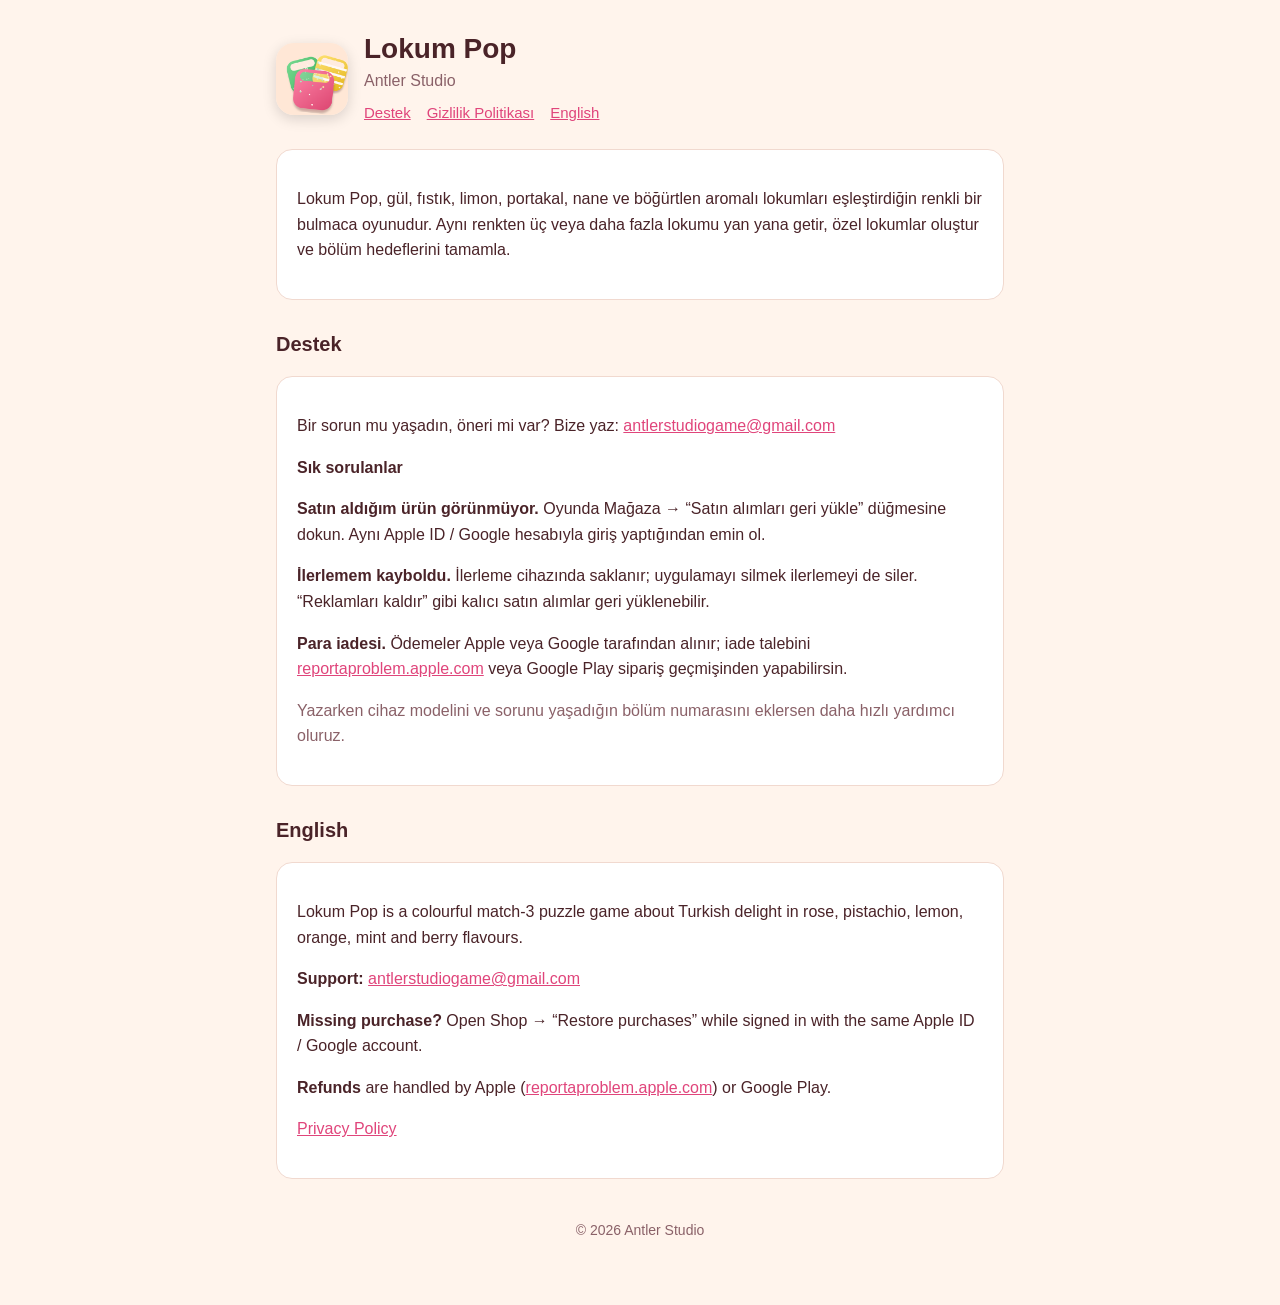
==== index.html @ 8c23358e "Lokum Pop destek sayfası, gizlilik politikası ve app-ads.txt Co-Authored-By: Claude Opus 5.5 <norepl" ====
<!doctype html>
<html lang="tr">
<head>
<meta charset="utf-8">
<meta name="viewport" content="width=device-width,initial-scale=1">
<title>Lokum Pop — Antler Studio</title>
<meta name="description" content="Lokum Pop: Türk lokumu temalı eşleştirme bulmaca oyunu. Destek ve iletişim.">
<link rel="icon" href="favicon.png">
<link rel="stylesheet" href="style.css">
</head>
<body>
<main>
  <header>
    <img src="icon.png" alt="Lokum Pop simgesi">
    <div>
      <h1>Lokum Pop</h1>
      <p class="sub">Antler Studio</p>
      <nav><a href="#destek">Destek</a><a href="gizlilik.html">Gizlilik Politikası</a><a href="#en">English</a></nav>
    </div>
  </header>

  <div class="card">
    <p>Lokum Pop, gül, fıstık, limon, portakal, nane ve böğürtlen aromalı lokumları eşleştirdiğin renkli bir bulmaca oyunudur. Aynı renkten üç veya daha fazla lokumu yan yana getir, özel lokumlar oluştur ve bölüm hedeflerini tamamla.</p>
  </div>

  <h2 id="destek">Destek</h2>
  <div class="card">
    <p>Bir sorun mu yaşadın, öneri mi var? Bize yaz: <a href="mailto:antlerstudiogame@gmail.com">antlerstudiogame@gmail.com</a></p>
    <p><strong>Sık sorulanlar</strong></p>
    <p><strong>Satın aldığım ürün görünmüyor.</strong> Oyunda Mağaza → “Satın alımları geri yükle” düğmesine dokun. Aynı Apple ID / Google hesabıyla giriş yaptığından emin ol.</p>
    <p><strong>İlerlemem kayboldu.</strong> İlerleme cihazında saklanır; uygulamayı silmek ilerlemeyi de siler. “Reklamları kaldır” gibi kalıcı satın alımlar geri yüklenebilir.</p>
    <p><strong>Para iadesi.</strong> Ödemeler Apple veya Google tarafından alınır; iade talebini <a href="https://reportaproblem.apple.com">reportaproblem.apple.com</a> veya Google Play sipariş geçmişinden yapabilirsin.</p>
    <p class="muted">Yazarken cihaz modelini ve sorunu yaşadığın bölüm numarasını eklersen daha hızlı yardımcı oluruz.</p>
  </div>

  <h2 id="en">English</h2>
  <div class="card">
    <p>Lokum Pop is a colourful match-3 puzzle game about Turkish delight in rose, pistachio, lemon, orange, mint and berry flavours.</p>
    <p><strong>Support:</strong> <a href="mailto:antlerstudiogame@gmail.com">antlerstudiogame@gmail.com</a></p>
    <p><strong>Missing purchase?</strong> Open Shop → “Restore purchases” while signed in with the same Apple ID / Google account.</p>
    <p><strong>Refunds</strong> are handled by Apple (<a href="https://reportaproblem.apple.com">reportaproblem.apple.com</a>) or Google Play.</p>
    <p><a href="gizlilik.html#en">Privacy Policy</a></p>
  </div>

  <footer>© 2026 Antler Studio</footer>
</main>
</body>
</html>
---- style.css ----
:root{--bg:#FFF4EC;--card:#fff;--ink:#4A2328;--muted:#8a6168;--accent:#E0457B;--line:#f1d9cf}
@media (prefers-color-scheme:dark){:root{--bg:#2a1418;--card:#3a1d22;--ink:#fbe9e3;--muted:#d0a9ae;--accent:#ff7aa8;--line:#55303a}}
*{box-sizing:border-box}
body{margin:0;background:var(--bg);color:var(--ink);font:16px/1.6 -apple-system,BlinkMacSystemFont,"Segoe UI",Roboto,Helvetica,Arial,sans-serif}
main{max-width:760px;margin:0 auto;padding:32px 16px 64px}
header{display:flex;align-items:center;gap:16px;margin-bottom:24px}
header img{width:72px;height:72px;border-radius:18px;box-shadow:0 4px 14px rgba(0,0,0,.15)}
h1{font-size:28px;margin:0;line-height:1.2}
h2{font-size:20px;margin:28px 0 8px}
.sub{color:var(--muted);margin:2px 0 0}
.card{background:var(--card);border:1px solid var(--line);border-radius:16px;padding:20px;margin:16px 0}
a{color:var(--accent)}
nav{display:flex;gap:16px;flex-wrap:wrap;margin:8px 0 0;font-size:15px}
.lang{display:flex;gap:8px;margin:0 0 16px}
.lang a{padding:4px 12px;border:1px solid var(--line);border-radius:999px;text-decoration:none}
table{width:100%;border-collapse:collapse;font-size:14px;display:block;overflow-x:auto}
th,td{text-align:left;vertical-align:top;padding:8px;border-bottom:1px solid var(--line)}
footer{color:var(--muted);font-size:14px;margin-top:40px;text-align:center}
.muted{color:var(--muted)}
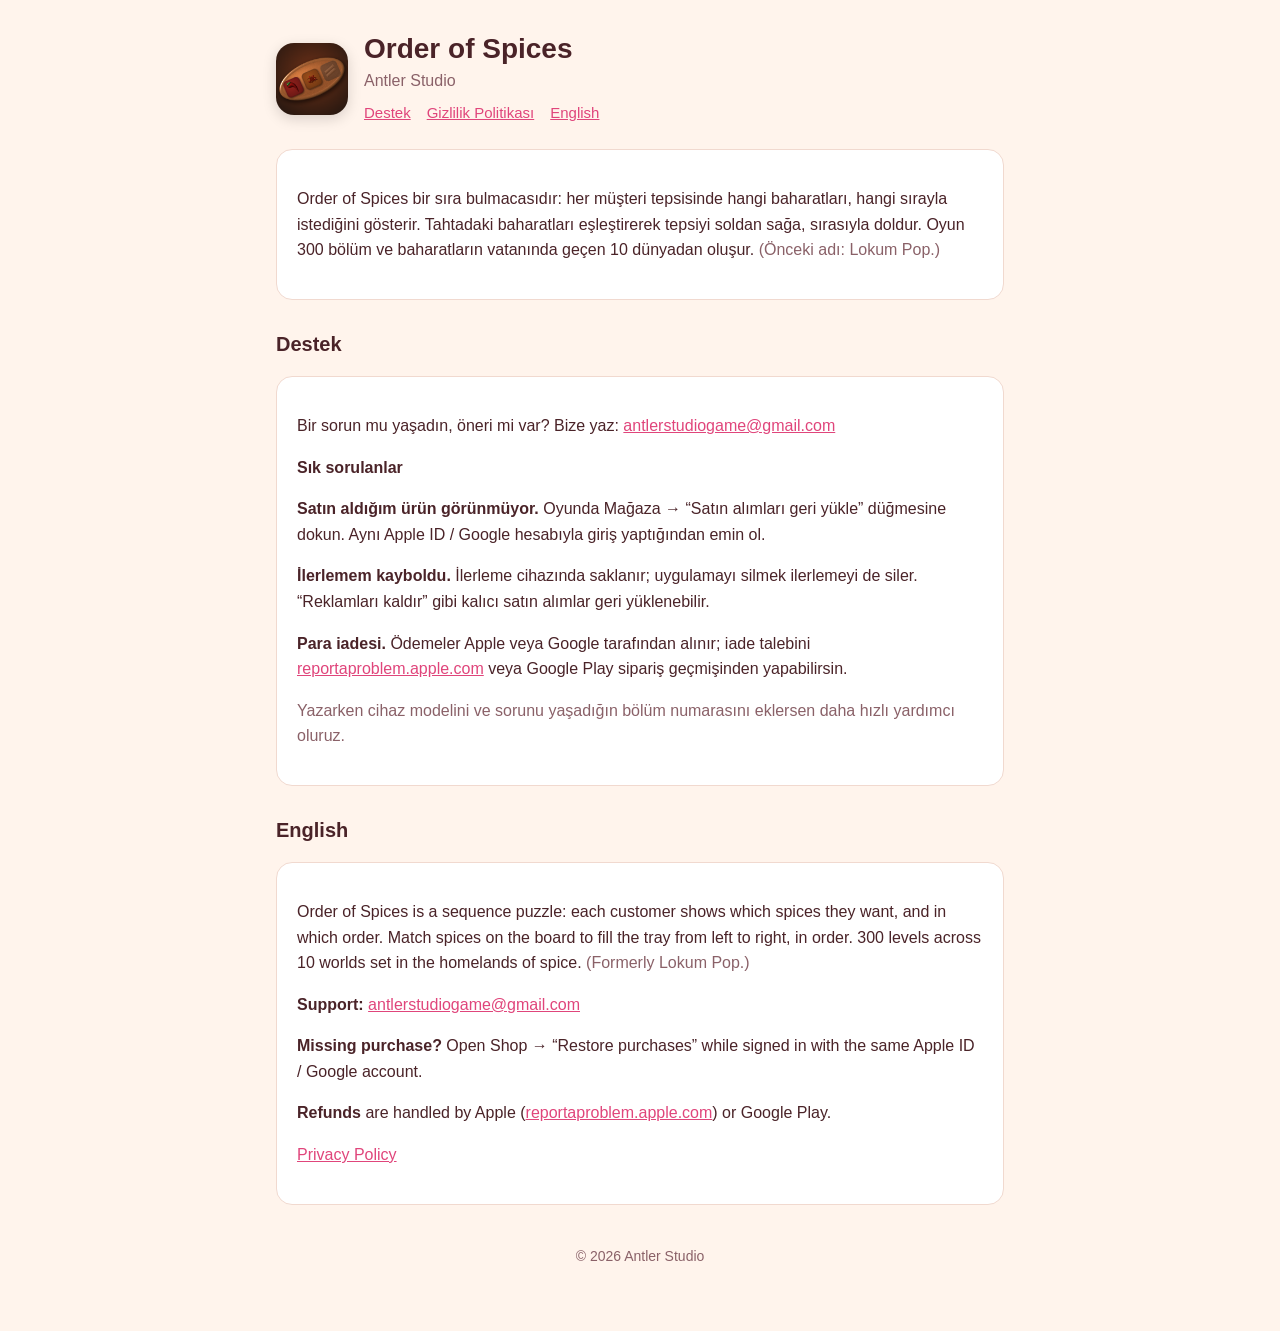
==== commit 66ff5483: "Oyunun yeni adı: Order of Spices (destek ve gizlilik sayfaları, simge) Co-Authored-By: Claude Opus 5" ====
--- a/index.html
+++ b/index.html
@@ -3,24 +3,24 @@
 <head>
 <meta charset="utf-8">
 <meta name="viewport" content="width=device-width,initial-scale=1">
-<title>Lokum Pop — Antler Studio</title>
-<meta name="description" content="Lokum Pop: Türk lokumu temalı eşleştirme bulmaca oyunu. Destek ve iletişim.">
+<title>Order of Spices — Antler Studio</title>
+<meta name="description" content="Order of Spices: müşterinin tepsisini sırayla doldurduğun baharat bulmacası. Destek ve iletişim.">
 <link rel="icon" href="favicon.png">
 <link rel="stylesheet" href="style.css">
 </head>
 <body>
 <main>
   <header>
-    <img src="icon.png" alt="Lokum Pop simgesi">
+    <img src="icon.png" alt="Order of Spices simgesi">
     <div>
-      <h1>Lokum Pop</h1>
+      <h1>Order of Spices</h1>
       <p class="sub">Antler Studio</p>
       <nav><a href="#destek">Destek</a><a href="gizlilik.html">Gizlilik Politikası</a><a href="#en">English</a></nav>
     </div>
   </header>
 
   <div class="card">
-    <p>Lokum Pop, gül, fıstık, limon, portakal, nane ve böğürtlen aromalı lokumları eşleştirdiğin renkli bir bulmaca oyunudur. Aynı renkten üç veya daha fazla lokumu yan yana getir, özel lokumlar oluştur ve bölüm hedeflerini tamamla.</p>
+    <p>Order of Spices bir sıra bulmacasıdır: her müşteri tepsisinde hangi baharatları, hangi sırayla istediğini gösterir. Tahtadaki baharatları eşleştirerek tepsiyi soldan sağa, sırasıyla doldur. Oyun 300 bölüm ve baharatların vatanında geçen 10 dünyadan oluşur. <span class="muted">(Önceki adı: Lokum Pop.)</span></p>
   </div>
 
   <h2 id="destek">Destek</h2>
@@ -35,7 +35,7 @@
 
   <h2 id="en">English</h2>
   <div class="card">
-    <p>Lokum Pop is a colourful match-3 puzzle game about Turkish delight in rose, pistachio, lemon, orange, mint and berry flavours.</p>
+    <p>Order of Spices is a sequence puzzle: each customer shows which spices they want, and in which order. Match spices on the board to fill the tray from left to right, in order. 300 levels across 10 worlds set in the homelands of spice. <span class="muted">(Formerly Lokum Pop.)</span></p>
     <p><strong>Support:</strong> <a href="mailto:antlerstudiogame@gmail.com">antlerstudiogame@gmail.com</a></p>
     <p><strong>Missing purchase?</strong> Open Shop → “Restore purchases” while signed in with the same Apple ID / Google account.</p>
     <p><strong>Refunds</strong> are handled by Apple (<a href="https://reportaproblem.apple.com">reportaproblem.apple.com</a>) or Google Play.</p>
